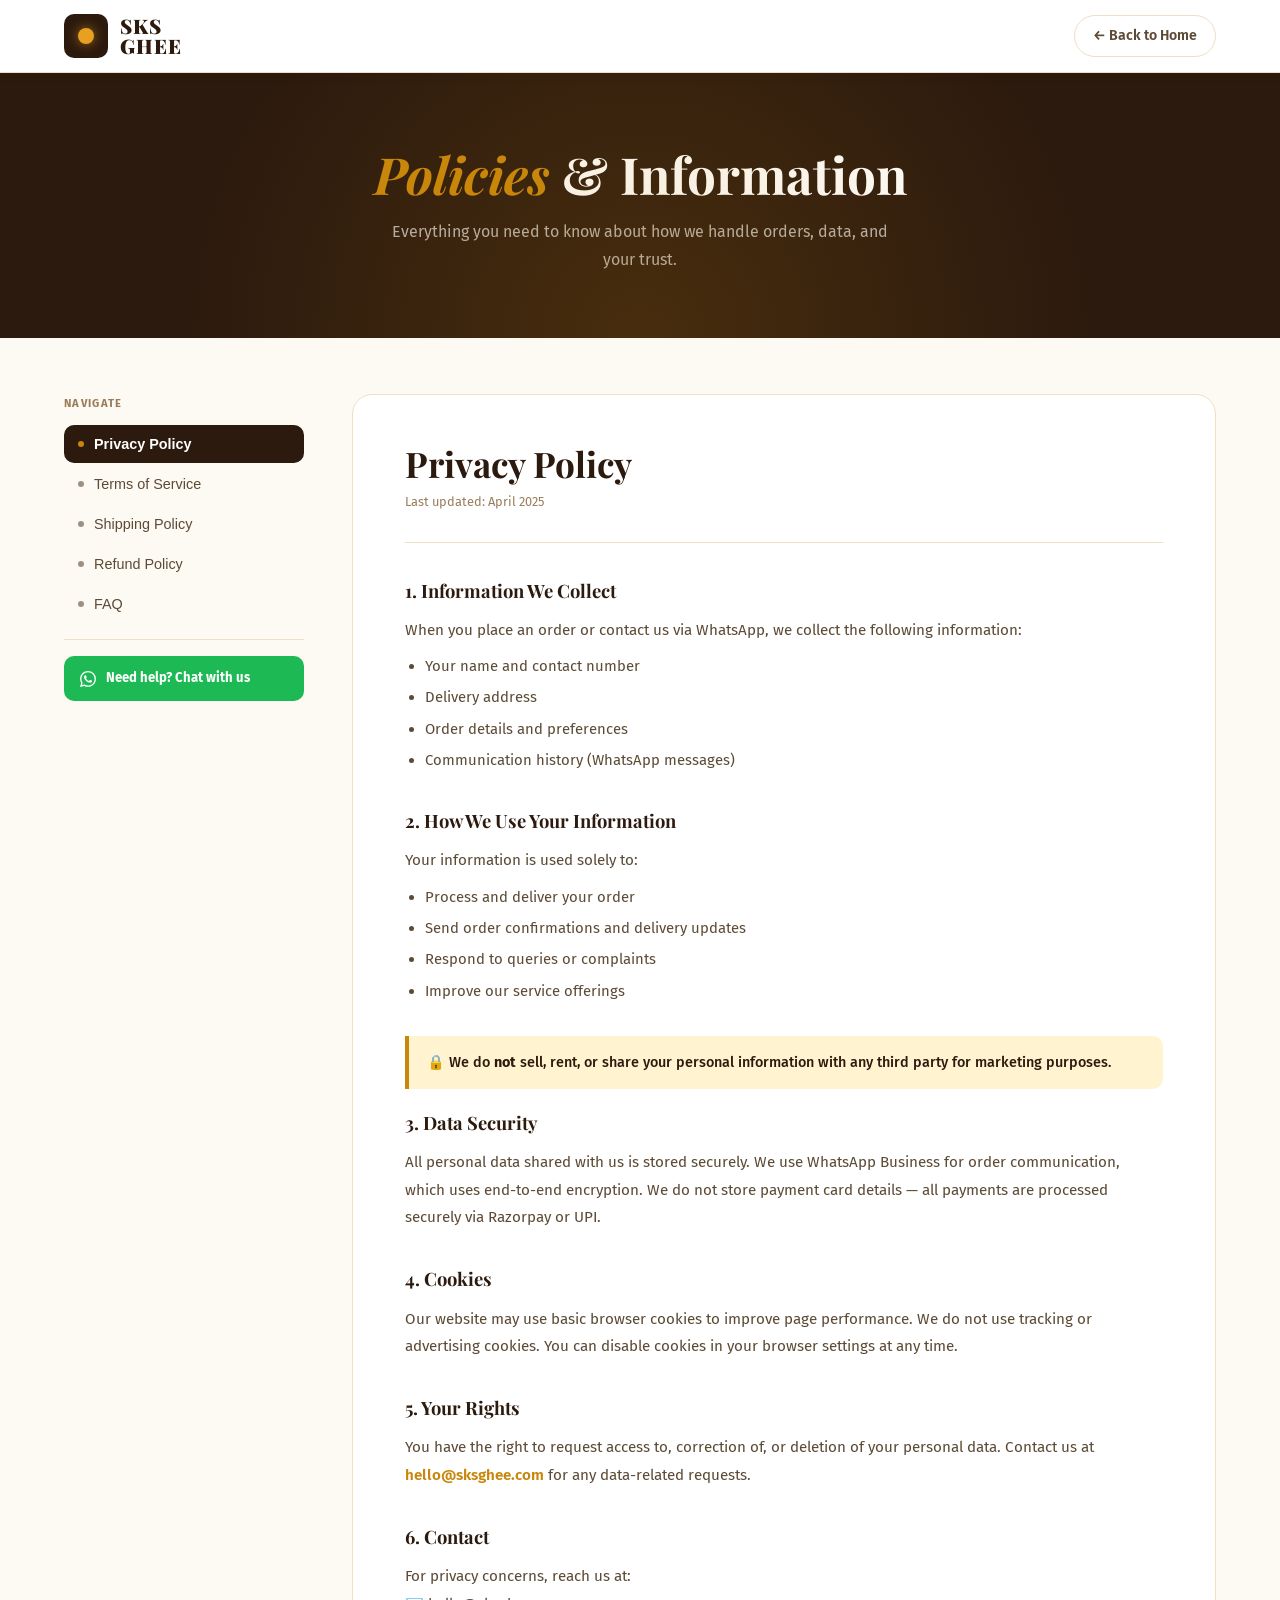
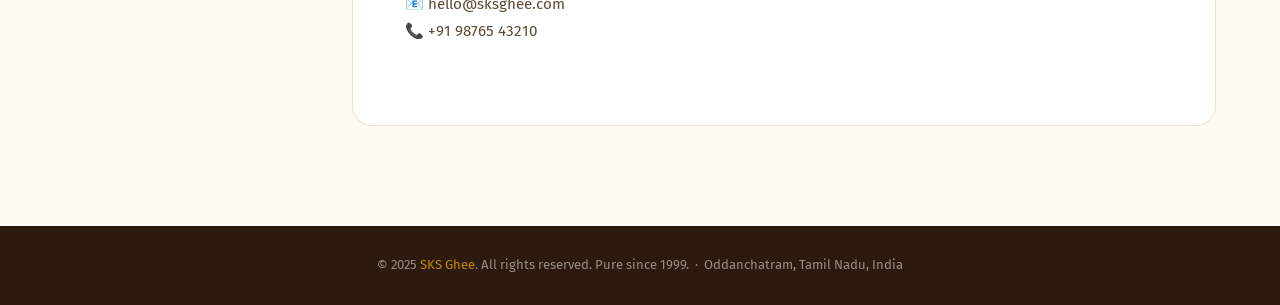
==== policies.html @ 4226e0fd "Finalized mobile responsiveness and added policies page" ====
<!DOCTYPE html>
<html lang="en">

<head>
  <meta charset="UTF-8" />
  <meta name="viewport" content="width=device-width, initial-scale=1.0" />
  <title>Policies & FAQ – SKS GHEE | Pure Desi Cow A2 Ghee</title>
  <meta name="description"
    content="Read SKS GHEE's Privacy Policy, Terms of Service, Shipping Policy, Refund Policy and FAQ. We're committed to transparency and your satisfaction." />
  <link rel="preconnect" href="https://fonts.googleapis.com" />
  <link rel="preconnect" href="https://fonts.gstatic.com" crossorigin />
  <link
    href="https://fonts.googleapis.com/css2?family=Fira+Sans:ital,wght@0,300;0,400;0,500;0,600;0,700;1,400&family=Playfair+Display:ital,wght@0,400;0,700;0,900;1,400&display=swap"
    rel="stylesheet" />
  <style>
    /* ── Tokens ───────────────────────────────────────── */
    :root {
      --gold: #C8860A;
      --gold-pale: #FFF3D0;
      --brown: #5C3D1E;
      --dark: #2C1A0E;
      --cream: #FDFAF4;
      --cream-mid: #F5EDD8;
      --white: #FFFFFF;
      --text-dark: #2C1A0E;
      --text-mid: #5C4A35;
      --text-light: #9A7C5A;
      --border: #EDE0C4;
      --font-serif: 'Playfair Display', serif;
      --font-sans: 'Fira Sans', sans-serif;
    }

    *,
    *::before,
    *::after {
      box-sizing: border-box;
      margin: 0;
      padding: 0;
    }

    html {
      scroll-behavior: smooth;
      font-size: 16px;
    }

    body {
      font-family: var(--font-sans);
      background: var(--cream);
      color: var(--text-dark);
      line-height: 1.75;
    }

    a {
      text-decoration: none;
      color: inherit;
      transition: color .2s;
    }

    ul {
      list-style: none;
    }

    /* ── Navbar ───────────────────────────────────────── */
    .navbar {
      background: #fff;
      border-bottom: 1px solid var(--border);
      padding: 14px 0;
      position: sticky;
      top: 0;
      z-index: 100;
      box-shadow: 0 2px 12px rgba(44, 26, 14, .05);
    }

    .nav-inner {
      max-width: 1200px;
      margin: 0 auto;
      padding: 0 24px;
      display: flex;
      align-items: center;
      justify-content: space-between;
    }

    .nav-brand {
      display: flex;
      align-items: center;
      gap: 12px;
    }

    .nav-logo-box {
      width: 44px;
      height: 44px;
      background: var(--dark);
      border-radius: 10px;
      display: flex;
      align-items: center;
      justify-content: center;
    }

    .nav-logo-dot {
      width: 16px;
      height: 16px;
      background: #E8A020;
      border-radius: 50%;
      box-shadow: 0 0 12px rgba(232, 160, 32, .6);
    }

    .nav-brand-name {
      display: flex;
      flex-direction: column;
      line-height: 1;
    }

    .nav-brand-name span {
      font-family: var(--font-serif);
      font-size: 1.25rem;
      font-weight: 900;
      color: var(--dark);
      letter-spacing: .05em;
    }

    .nav-back {
      display: inline-flex;
      align-items: center;
      gap: 8px;
      font-size: .88rem;
      font-weight: 600;
      color: var(--text-mid);
      border: 1px solid var(--border);
      padding: 8px 18px;
      border-radius: 100px;
      transition: all .25s;
    }

    .nav-back:hover {
      background: var(--dark);
      color: #fff;
      border-color: var(--dark);
    }

    /* ── Hero Banner ──────────────────────────────────── */
    .page-hero {
      background: var(--dark);
      padding: 72px 24px 64px;
      text-align: center;
      position: relative;
      overflow: hidden;
    }

    .page-hero::before {
      content: '';
      position: absolute;
      inset: 0;
      background: radial-gradient(circle at 50% 100%, rgba(200, 134, 10, .18) 0%, transparent 65%);
      pointer-events: none;
    }

    .page-hero-eyebrow {
      display: inline-block;
      font-size: .72rem;
      font-weight: 700;
      letter-spacing: .15em;
      text-transform: uppercase;
      color: var(--gold);
      background: rgba(200, 134, 10, .12);
      border: 1px solid rgba(200, 134, 10, .3);
      padding: 5px 16px;
      border-radius: 100px;
      margin-bottom: 18px;
    }

    .page-hero h1 {
      font-family: var(--font-serif);
      font-size: clamp(2.2rem, 5vw, 3.2rem);
      font-weight: 700;
      color: #fff;
      line-height: 1.15;
      margin-bottom: 14px;
    }

    .page-hero h1 em {
      color: var(--gold);
      font-style: italic;
    }

    .page-hero p {
      font-size: 1rem;
      color: rgba(255, 255, 255, .65);
      max-width: 520px;
      margin: 0 auto;
    }

    /* ── Layout ───────────────────────────────────────── */
    .layout {
      max-width: 1200px;
      margin: 0 auto;
      padding: 56px 24px 100px;
      display: grid;
      grid-template-columns: 240px 1fr;
      gap: 48px;
      align-items: start;
    }

    /* ── Sidebar ──────────────────────────────────────── */
    .sidebar {
      position: sticky;
      top: 88px;
    }

    .sidebar-label {
      font-size: .7rem;
      font-weight: 700;
      letter-spacing: .12em;
      text-transform: uppercase;
      color: var(--text-light);
      margin-bottom: 12px;
    }

    .sidebar-nav {
      display: flex;
      flex-direction: column;
      gap: 2px;
    }

    .sidebar-link {
      display: flex;
      align-items: center;
      gap: 10px;
      padding: 11px 14px;
      border-radius: 10px;
      font-size: .9rem;
      font-weight: 500;
      color: var(--text-mid);
      transition: all .2s;
      cursor: pointer;
      border: none;
      background: transparent;
      width: 100%;
      text-align: left;
    }

    .sidebar-link:hover {
      background: var(--gold-pale);
      color: var(--dark);
    }

    .sidebar-link.active {
      background: var(--dark);
      color: #fff;
      font-weight: 600;
    }

    .sidebar-link .link-dot {
      width: 6px;
      height: 6px;
      border-radius: 50%;
      background: currentColor;
      flex-shrink: 0;
      opacity: .6;
    }

    .sidebar-link.active .link-dot {
      background: var(--gold);
      opacity: 1;
    }

    .sidebar-divider {
      height: 1px;
      background: var(--border);
      margin: 16px 0;
    }

    .sidebar-wa {
      display: flex;
      align-items: center;
      gap: 10px;
      background: #1DB954;
      color: #fff;
      font-size: .82rem;
      font-weight: 700;
      padding: 11px 16px;
      border-radius: 10px;
      margin-top: 8px;
      transition: background .2s;
    }

    .sidebar-wa:hover {
      background: #17A347;
      color: #fff;
    }

    /* ── Content Panels ───────────────────────────────── */
    .content-area {
      min-width: 0;
    }

    .policy-panel {
      display: none;
      animation: fadeUp .4s ease;
    }

    .policy-panel.active {
      display: block;
    }

    @keyframes fadeUp {
      from {
        opacity: 0;
        transform: translateY(16px);
      }

      to {
        opacity: 1;
        transform: translateY(0);
      }
    }

    .policy-card {
      background: #fff;
      border: 1.5px solid var(--border);
      border-radius: 20px;
      padding: 48px 52px;
    }

    .policy-eyebrow {
      display: inline-block;
      font-size: .68rem;
      font-weight: 700;
      letter-spacing: .12em;
      text-transform: uppercase;
      color: var(--gold);
      background: var(--gold-pale);
      border: 1px solid rgba(200, 134, 10, .25);
      padding: 4px 12px;
      border-radius: 100px;
      margin-bottom: 16px;
    }

    .policy-title {
      font-family: var(--font-serif);
      font-size: clamp(1.6rem, 3vw, 2.2rem);
      font-weight: 700;
      color: var(--dark);
      margin-bottom: 6px;
      line-height: 1.2;
    }

    .policy-updated {
      font-size: .8rem;
      color: var(--text-light);
      margin-bottom: 32px;
      padding-bottom: 28px;
      border-bottom: 1px solid var(--border);
    }

    .policy-section {
      margin-bottom: 32px;
    }

    .policy-section h2 {
      font-family: var(--font-serif);
      font-size: 1.15rem;
      font-weight: 700;
      color: var(--dark);
      margin-bottom: 10px;
    }

    .policy-section p {
      font-size: .95rem;
      color: var(--text-mid);
      margin-bottom: 10px;
      line-height: 1.8;
    }

    .policy-section ul {
      list-style: disc;
      padding-left: 20px;
      display: flex;
      flex-direction: column;
      gap: 6px;
    }

    .policy-section ul li {
      font-size: .93rem;
      color: var(--text-mid);
      line-height: 1.7;
    }

    .policy-highlight {
      background: var(--gold-pale);
      border-left: 4px solid var(--gold);
      border-radius: 0 10px 10px 0;
      padding: 14px 18px;
      font-size: .9rem;
      color: var(--dark);
      font-weight: 500;
      margin: 18px 0;
    }

    /* ── FAQ Accordion ────────────────────────────────── */
    .faq-item {
      border: 1.5px solid var(--border);
      border-radius: 12px;
      margin-bottom: 10px;
      overflow: hidden;
      transition: border-color .2s;
    }

    .faq-item.open {
      border-color: var(--gold);
    }

    .faq-question {
      width: 100%;
      display: flex;
      align-items: center;
      justify-content: space-between;
      gap: 16px;
      padding: 18px 20px;
      background: none;
      border: none;
      cursor: pointer;
      font-family: var(--font-sans);
      font-size: .95rem;
      font-weight: 600;
      color: var(--dark);
      text-align: left;
    }

    .faq-question:hover {
      background: var(--gold-pale);
    }

    .faq-item.open .faq-question {
      background: var(--gold-pale);
    }

    .faq-icon {
      width: 24px;
      height: 24px;
      border-radius: 50%;
      background: var(--border);
      display: flex;
      align-items: center;
      justify-content: center;
      flex-shrink: 0;
      font-size: 1rem;
      font-weight: 700;
      color: var(--dark);
      transition: all .3s;
    }

    .faq-item.open .faq-icon {
      background: var(--gold);
      color: #fff;
      transform: rotate(45deg);
    }

    .faq-answer {
      max-height: 0;
      overflow: hidden;
      transition: max-height .35s ease, padding .3s ease;
      padding: 0 20px;
      font-size: .92rem;
      color: var(--text-mid);
      line-height: 1.75;
    }

    .faq-item.open .faq-answer {
      max-height: 400px;
      padding: 0 20px 18px;
    }

    /* ── Shipping Table ───────────────────────────────── */
    .shipping-table {
      width: 100%;
      border-collapse: collapse;
      margin: 16px 0;
      font-size: .9rem;
    }

    .shipping-table th {
      background: var(--dark);
      color: #fff;
      padding: 12px 16px;
      text-align: left;
      font-weight: 600;
    }

    .shipping-table th:first-child {
      border-radius: 8px 0 0 0;
    }

    .shipping-table th:last-child {
      border-radius: 0 8px 0 0;
    }

    .shipping-table td {
      padding: 12px 16px;
      border-bottom: 1px solid var(--border);
      color: var(--text-mid);
    }

    .shipping-table tr:last-child td {
      border-bottom: none;
    }

    .shipping-table tr:nth-child(even) td {
      background: #FAF6ED;
    }

    .badge-free {
      display: inline-block;
      background: #D4EDDA;
      color: #16703A;
      font-size: .72rem;
      font-weight: 700;
      padding: 3px 10px;
      border-radius: 100px;
    }

    /* ── Footer Strip ─────────────────────────────────── */
    .page-footer {
      background: var(--dark);
      padding: 28px 24px;
      text-align: center;
      font-size: .82rem;
      color: rgba(255, 255, 255, .5);
    }

    .page-footer a {
      color: var(--gold);
    }

    /* ── Responsive ───────────────────────────────────── */
    @media (max-width: 860px) {
      .layout {
        grid-template-columns: 1fr;
        gap: 0;
      }

      .sidebar {
        position: static;
      }

      .sidebar-nav {
        flex-direction: row;
        flex-wrap: wrap;
        gap: 6px;
      }

      .sidebar-link {
        padding: 8px 14px;
        font-size: .82rem;
      }

      .policy-card {
        padding: 28px 20px;
      }
    }
  </style>
</head>

<body>

  <!-- ── Navbar ── -->
  <nav class="navbar">
    <div class="nav-inner">
      <a href="index.html" class="nav-brand">
        <div class="nav-logo-box">
          <div class="nav-logo-dot"></div>
        </div>
        <div class="nav-brand-name">
          <span>SKS</span>
          <span>GHEE</span>
        </div>
      </a>
      <a href="index.html" class="nav-back">
        ← Back to Home
      </a>
    </div>
  </nav>

  <!-- ── Hero ── -->
  <div class="page-hero">
    <h1><em>Policies</em> &amp; Information</h1>
    <p>Everything you need to know about how we handle orders, data, and your trust.</p>
  </div>

  <!-- ── Main Layout ── -->
  <div class="layout">

    <!-- Sidebar -->
    <aside class="sidebar">
      <p class="sidebar-label">Navigate</p>
      <nav class="sidebar-nav">
        <button class="sidebar-link active" onclick="showPanel('privacy', this)">
          <span class="link-dot"></span> Privacy Policy
        </button>
        <button class="sidebar-link" onclick="showPanel('terms', this)">
          <span class="link-dot"></span> Terms of Service
        </button>
        <button class="sidebar-link" onclick="showPanel('shipping', this)">
          <span class="link-dot"></span> Shipping Policy
        </button>
        <button class="sidebar-link" onclick="showPanel('refund', this)">
          <span class="link-dot"></span> Refund Policy
        </button>
        <button class="sidebar-link" onclick="showPanel('faq', this)">
          <span class="link-dot"></span> FAQ
        </button>
      </nav>
      <div class="sidebar-divider"></div>
      <a href="https://wa.me/919999999999?text=Hi%2C%20I%20have%20a%20question%20about%20my%20order" class="sidebar-wa"
        target="_blank" rel="noopener">
        <svg width="16" height="16" viewBox="0 0 24 24" fill="currentColor">
          <path
            d="M17.472 14.382c-.297-.149-1.758-.867-2.03-.967-.273-.099-.471-.148-.67.15-.197.297-.767.966-.94 1.164-.173.199-.347.223-.644.075-.297-.15-1.255-.463-2.39-1.475-.883-.788-1.48-1.761-1.653-2.059-.173-.297-.018-.458.13-.606.134-.133.298-.347.446-.52.149-.174.198-.298.298-.497.099-.198.05-.371-.025-.52-.075-.149-.669-1.612-.916-2.207-.242-.579-.487-.5-.669-.51-.173-.008-.371-.01-.57-.01-.198 0-.52.074-.792.372-.272.297-1.04 1.016-1.04 2.479 0 1.462 1.065 2.875 1.213 3.074.149.198 2.096 3.2 5.077 4.487.709.306 1.262.489 1.694.625.712.227 1.36.195 1.871.118.571-.085 1.758-.719 2.006-1.413.248-.694.248-1.289.173-1.413-.074-.124-.272-.198-.57-.347m-5.421 7.403h-.004a9.87 9.87 0 01-5.031-1.378l-.361-.214-3.741.982.998-3.648-.235-.374a9.86 9.86 0 01-1.51-5.26c.001-5.45 4.436-9.884 9.888-9.884 2.64 0 5.122 1.03 6.988 2.898a9.825 9.825 0 012.893 6.994c-.003 5.45-4.437 9.884-9.885 9.884m8.413-18.297A11.815 11.815 0 0012.05 0C5.495 0 .16 5.335.157 11.892c0 2.096.547 4.142 1.588 5.945L.057 24l6.305-1.654a11.882 11.882 0 005.683 1.448h.005c6.554 0 11.89-5.335 11.893-11.893a11.821 11.821 0 00-3.48-8.413z" />
        </svg>
        Need help? Chat with us
      </a>
    </aside>

    <!-- Content -->
    <main class="content-area">

      <!-- ── Privacy Policy ── -->
      <div id="panel-privacy" class="policy-panel active">
        <div class="policy-card">
          <h1 class="policy-title">Privacy Policy</h1>
          <p class="policy-updated">Last updated: April 2025</p>

          <div class="policy-section">
            <h2>1. Information We Collect</h2>
            <p>When you place an order or contact us via WhatsApp, we collect the following information:</p>
            <ul>
              <li>Your name and contact number</li>
              <li>Delivery address</li>
              <li>Order details and preferences</li>
              <li>Communication history (WhatsApp messages)</li>
            </ul>
          </div>

          <div class="policy-section">
            <h2>2. How We Use Your Information</h2>
            <p>Your information is used solely to:</p>
            <ul>
              <li>Process and deliver your order</li>
              <li>Send order confirmations and delivery updates</li>
              <li>Respond to queries or complaints</li>
              <li>Improve our service offerings</li>
            </ul>
          </div>

          <div class="policy-highlight">
            🔒 We do <strong>not</strong> sell, rent, or share your personal information with any third party for
            marketing purposes.
          </div>

          <div class="policy-section">
            <h2>3. Data Security</h2>
            <p>All personal data shared with us is stored securely. We use WhatsApp Business for order communication,
              which uses end-to-end encryption. We do not store payment card details — all payments are processed
              securely via Razorpay or UPI.</p>
          </div>

          <div class="policy-section">
            <h2>4. Cookies</h2>
            <p>Our website may use basic browser cookies to improve page performance. We do not use tracking or
              advertising cookies. You can disable cookies in your browser settings at any time.</p>
          </div>

          <div class="policy-section">
            <h2>5. Your Rights</h2>
            <p>You have the right to request access to, correction of, or deletion of your personal data. Contact us at
              <a href="mailto:hello@sksghee.com" style="color: var(--gold); font-weight: 600;">hello@sksghee.com</a> for
              any data-related requests.
            </p>
          </div>

          <div class="policy-section">
            <h2>6. Contact</h2>
            <p>For privacy concerns, reach us at:<br>
              📧 hello@sksghee.com<br>
              📞 +91 98765 43210
            </p>
          </div>
        </div>
      </div>

      <!-- ── Terms of Service ── -->
      <div id="panel-terms" class="policy-panel">
        <div class="policy-card">
          <h1 class="policy-title">Terms of Service</h1>
          <p class="policy-updated">Last updated: April 2025</p>

          <div class="policy-section">
            <h2>1. Acceptance of Terms</h2>
            <p>By placing an order with SKS GHEE (referred to as "we", "us", or "our"), you agree to these Terms of
              Service. If you do not agree, please do not proceed with your order.</p>
          </div>

          <div class="policy-section">
            <h2>2. Products</h2>
            <p>All products sold are 100% pure, handcrafted A2 Desi Cow Ghee. We make every effort to ensure accurate
              product descriptions, images, and pricing. Slight variations in colour or texture may occur naturally due
              to batch differences — these do not indicate any defect.</p>
          </div>

          <div class="policy-section">
            <h2>3. Ordering</h2>
            <p>Orders can be placed via:</p>
            <ul>
              <li>WhatsApp: +91 98765 43210</li>
              <li>Email: hello@sksghee.com</li>
            </ul>
            <p>We will confirm your order via WhatsApp or phone. Orders are subject to product availability.</p>
          </div>

          <div class="policy-section">
            <h2>4. Pricing</h2>
            <p>All prices are listed in Indian Rupees (₹) and are inclusive of applicable taxes. Prices are subject to
              change without notice. The price at the time of order confirmation will be honoured.</p>
          </div>

          <div class="policy-highlight">
            📦 Order confirmation is sent only after full payment is received. We do not dispatch on credit.
          </div>

          <div class="policy-section">
            <h2>5. Intellectual Property</h2>
            <p>All content on this website — including text, images, brand name, and logo — belongs to SKS GHEE.
              Reproduction without written consent is prohibited.</p>
          </div>

          <div class="policy-section">
            <h2>6. Limitation of Liability</h2>
            <p>SKS GHEE is not liable for delays caused by courier partners, natural disasters, or circumstances beyond
              our control. Our liability is limited to the order value in all cases.</p>
          </div>

          <div class="policy-section">
            <h2>7. Governing Law</h2>
            <p>These terms are governed by the laws of India. Any disputes shall be subject to the jurisdiction of
              courts in Tamil Nadu, India.</p>
          </div>
        </div>
      </div>

      <!-- ── Shipping Policy ── -->
      <div id="panel-shipping" class="policy-panel">
        <div class="policy-card">
          <h1 class="policy-title">Shipping Policy</h1>
          <p class="policy-updated">Last updated: April 2025</p>

          <div class="policy-section">
            <h2>Delivery Timelines</h2>
            <table class="shipping-table">
              <thead>
                <tr>
                  <th>Zone</th>
                  <th>Estimated Delivery</th>
                  <th>Shipping Charge</th>
                </tr>
              </thead>
              <tbody>
                <tr>
                  <td>Tamil Nadu (Local)</td>
                  <td>1–2 business days</td>
                  <td><span class="badge-free">FREE above ₹499</span></td>
                </tr>
                <tr>
                  <td>South India</td>
                  <td>2–4 business days</td>
                  <td>₹60 flat rate</td>
                </tr>
                <tr>
                  <td>Rest of India</td>
                  <td>4–7 business days</td>
                  <td>₹100 flat rate</td>
                </tr>
                <tr>
                  <td>Bulk / 15L orders</td>
                  <td>Negotiated separately</td>
                  <td>Contact us</td>
                </tr>
              </tbody>
            </table>
          </div>

          <div class="policy-highlight">
            🎉 <strong>Free delivery</strong> on all orders above ₹499. Use code <strong>PURE25</strong> for 25% off
            your first order!
          </div>

          <div class="policy-section">
            <h2>Order Processing</h2>
            <p>Orders are processed within 24 hours of payment confirmation (Monday–Saturday). Orders placed on Sundays
              or public holidays will be dispatched the next business day.</p>
          </div>

          <div class="policy-section">
            <h2>Tracking</h2>
            <p>Once dispatched, you will receive a tracking link on WhatsApp. For real-time support, contact us at +91
              98765 43210.</p>
          </div>

          <div class="policy-section">
            <h2>Packaging</h2>
            <p>All orders are packed securely to prevent leakage or breakage during transit. Ghee jars are wrapped with
              bubble cushioning and sealed in tamper-proof packaging.</p>
          </div>

          <div class="policy-section">
            <h2>Failed Delivery</h2>
            <p>If a delivery attempt fails due to an incorrect address or unavailability, the courier will re-attempt
              once. After 2 failed attempts, the order may be returned to us. Re-dispatch will incur an additional
              shipping charge.</p>
          </div>
        </div>
      </div>

      <!-- ── Refund Policy ── -->
      <div id="panel-refund" class="policy-panel">
        <div class="policy-card">
          <h1 class="policy-title">Refund &amp; Return Policy</h1>
          <p class="policy-updated">Last updated: April 2025</p>

          <div class="policy-highlight">
            ❤️ Your satisfaction is our priority. If you're unhappy for any reason, <strong>please contact us within 48
              hours</strong> of receiving your order.
          </div>

          <div class="policy-section">
            <h2>Eligible for Refund / Replacement</h2>
            <ul>
              <li>Product received is damaged, cracked, or leaking</li>
              <li>Wrong product delivered (different size or variant)</li>
              <li>Product shows signs of tampering or seal breakage</li>
              <li>Significant quality concerns (backed by a photo)</li>
            </ul>
          </div>

          <div class="policy-section">
            <h2>Not Eligible for Refund</h2>
            <ul>
              <li>Change of mind after delivery</li>
              <li>Dislike of natural aroma or texture (these vary by batch)</li>
              <li>Claims made after 48 hours of delivery</li>
              <li>Products that have been significantly used</li>
            </ul>
          </div>

          <div class="policy-section">
            <h2>How to Raise a Claim</h2>
            <p>To initiate a refund or replacement:</p>
            <ul>
              <li>WhatsApp us at +91 98765 43210 with your order details</li>
              <li>Attach a clear photo of the issue</li>
              <li>Our team will respond within 24 hours</li>
            </ul>
          </div>

          <div class="policy-section">
            <h2>Refund Timeline</h2>
            <p>Once approved, refunds are processed within <strong>5–7 business days</strong> to your original payment
              method. Replacement orders are dispatched within 2 business days of approval.</p>
          </div>

          <div class="policy-section">
            <h2>Return of Products</h2>
            <p>For damaged or wrong items, we will arrange a reverse pickup at no cost to you. Please do not discard the
              original packaging until the claim is resolved.</p>
          </div>
        </div>
      </div>

      <!-- ── FAQ ── -->
      <div id="panel-faq" class="policy-panel">
        <div class="policy-card">
          <h1 class="policy-title">Frequently Asked Questions</h1>
          <p class="policy-updated">Can't find your answer? <a href="https://wa.me/919999999999" target="_blank"
              style="color:var(--gold);font-weight:600;">Message us on WhatsApp →</a></p>

          <div style="margin-top: 8px;">

            <div class="faq-item" id="faq-1">
              <button class="faq-question" onclick="toggleFaq('faq-1')">
                What makes SKS GHEE different from other ghee brands?
                <span class="faq-icon">+</span>
              </button>
              <div class="faq-answer">
                SKS GHEE is crafted using the ancient <strong>Bilona method</strong> — where A2 milk from pasture-raised
                Gir cows is curd-set, hand-churned into butter, and then slow-cooked into ghee. No shortcuts, no
                blending, no additives. The result is a rich, danedar (grainy) texture that's the gold standard of pure
                ghee.
              </div>
            </div>

            <div class="faq-item" id="faq-2">
              <button class="faq-question" onclick="toggleFaq('faq-2')">
                Is the ghee suitable for lactose intolerant individuals?
                <span class="faq-icon">+</span>
              </button>
              <div class="faq-answer">
                Yes! The slow-cooking process removes nearly all milk solids (casein and lactose) from the ghee. Most
                lactose-intolerant individuals can consume pure A2 ghee without discomfort. However, if you have a
                severe dairy allergy, please consult your doctor first.
              </div>
            </div>

            <div class="faq-item" id="faq-3">
              <button class="faq-question" onclick="toggleFaq('faq-3')">
                How do I know if the ghee is genuine A2?
                <span class="faq-icon">+</span>
              </button>
              <div class="faq-answer">
                Look for the natural <strong>danedar (grainy) texture</strong> — only genuine Bilona-method ghee made
                from pure A2 milk develops this characteristic. Our ghee is golden-yellow in colour with a rich, nutty
                aroma. We maintain full traceability from our dairy herd to your jar.
              </div>
            </div>

            <div class="faq-item" id="faq-4">
              <button class="faq-question" onclick="toggleFaq('faq-4')">
                What is the shelf life and how should I store the ghee?
                <span class="faq-icon">+</span>
              </button>
              <div class="faq-answer">
                Our ghee has a shelf life of <strong>12 months</strong> from the date of manufacture. Store in a cool,
                dry place away from direct sunlight. There is no need to refrigerate — ghee is naturally shelf-stable.
                Always use a dry, clean spoon to serve.
              </div>
            </div>

            <div class="faq-item" id="faq-5">
              <button class="faq-question" onclick="toggleFaq('faq-5')">
                How do I place an order?
                <span class="faq-icon">+</span>
              </button>
              <div class="faq-answer">
                The easiest way is via <strong>WhatsApp</strong> — click any "Order on WhatsApp" button on our website.
                Simply send us your size, quantity, and delivery address. We'll confirm your order and share payment
                details within minutes.
              </div>
            </div>

            <div class="faq-item" id="faq-6">
              <button class="faq-question" onclick="toggleFaq('faq-6')">
                Do you offer bulk or wholesale pricing?
                <span class="faq-icon">+</span>
              </button>
              <div class="faq-answer">
                Yes! We offer special pricing for bulk orders of 5kg and above, as well as 15L tin orders for catering,
                restaurants, and religious institutions. Contact us at <strong>hello@sksghee.com</strong> or WhatsApp us
                for a custom quote.
              </div>
            </div>

            <div class="faq-item" id="faq-7">
              <button class="faq-question" onclick="toggleFaq('faq-7')">
                What payment methods do you accept?
                <span class="faq-icon">+</span>
              </button>
              <div class="faq-answer">
                We accept UPI (GPay, PhonePe, Paytm), bank transfers, and online payments via Razorpay. We do not accept
                cash on delivery for prepacked online orders, but local delivery in Oddanchatram area may allow COD —
                ask us on WhatsApp.
              </div>
            </div>

            <div class="faq-item" id="faq-8">
              <button class="faq-question" onclick="toggleFaq('faq-8')">
                My ghee looks solid / semi-solid. Is it still good?
                <span class="faq-icon">+</span>
              </button>
              <div class="faq-answer">
                Absolutely! Pure ghee naturally solidifies in cooler temperatures (below 23°C) and turns liquid in
                warmth. This phase change is a sign of purity, not spoilage. Simply warm the jar gently in warm water to
                bring it back to liquid form.
              </div>
            </div>

          </div>
        </div>
      </div>

    </main>
  </div>

  <!-- ── Footer ── -->
  <footer class="page-footer">
    <p>© 2025 <a href="index.html">SKS Ghee</a>. All rights reserved. Pure since 1999. &nbsp;·&nbsp; Oddanchatram, Tamil
      Nadu, India</p>
  </footer>

  <script>
    function showPanel(id, btn) {
      // Hide all panels
      document.querySelectorAll('.policy-panel').forEach(p => p.classList.remove('active'));
      // Remove active from all sidebar links
      document.querySelectorAll('.sidebar-link').forEach(l => l.classList.remove('active'));
      // Show target
      document.getElementById('panel-' + id).classList.add('active');
      btn.classList.add('active');
      // Scroll content into view on mobile
      document.querySelector('.content-area').scrollIntoView({ behavior: 'smooth', block: 'start' });
    }

    function toggleFaq(id) {
      const item = document.getElementById(id);
      const isOpen = item.classList.contains('open');
      // Close all
      document.querySelectorAll('.faq-item').forEach(i => i.classList.remove('open'));
      // Open clicked if it was closed
      if (!isOpen) item.classList.add('open');
    }

    // Open panel based on URL hash (e.g., policies.html#shipping)
    const hash = window.location.hash.replace('#', '');
    const validPanels = ['privacy', 'terms', 'shipping', 'refund', 'faq'];
    if (hash && validPanels.includes(hash)) {
      const btn = document.querySelector(`[onclick="showPanel('${hash}', this)"]`);
      if (btn) showPanel(hash, btn);
    }
  </script>

</body>

</html>
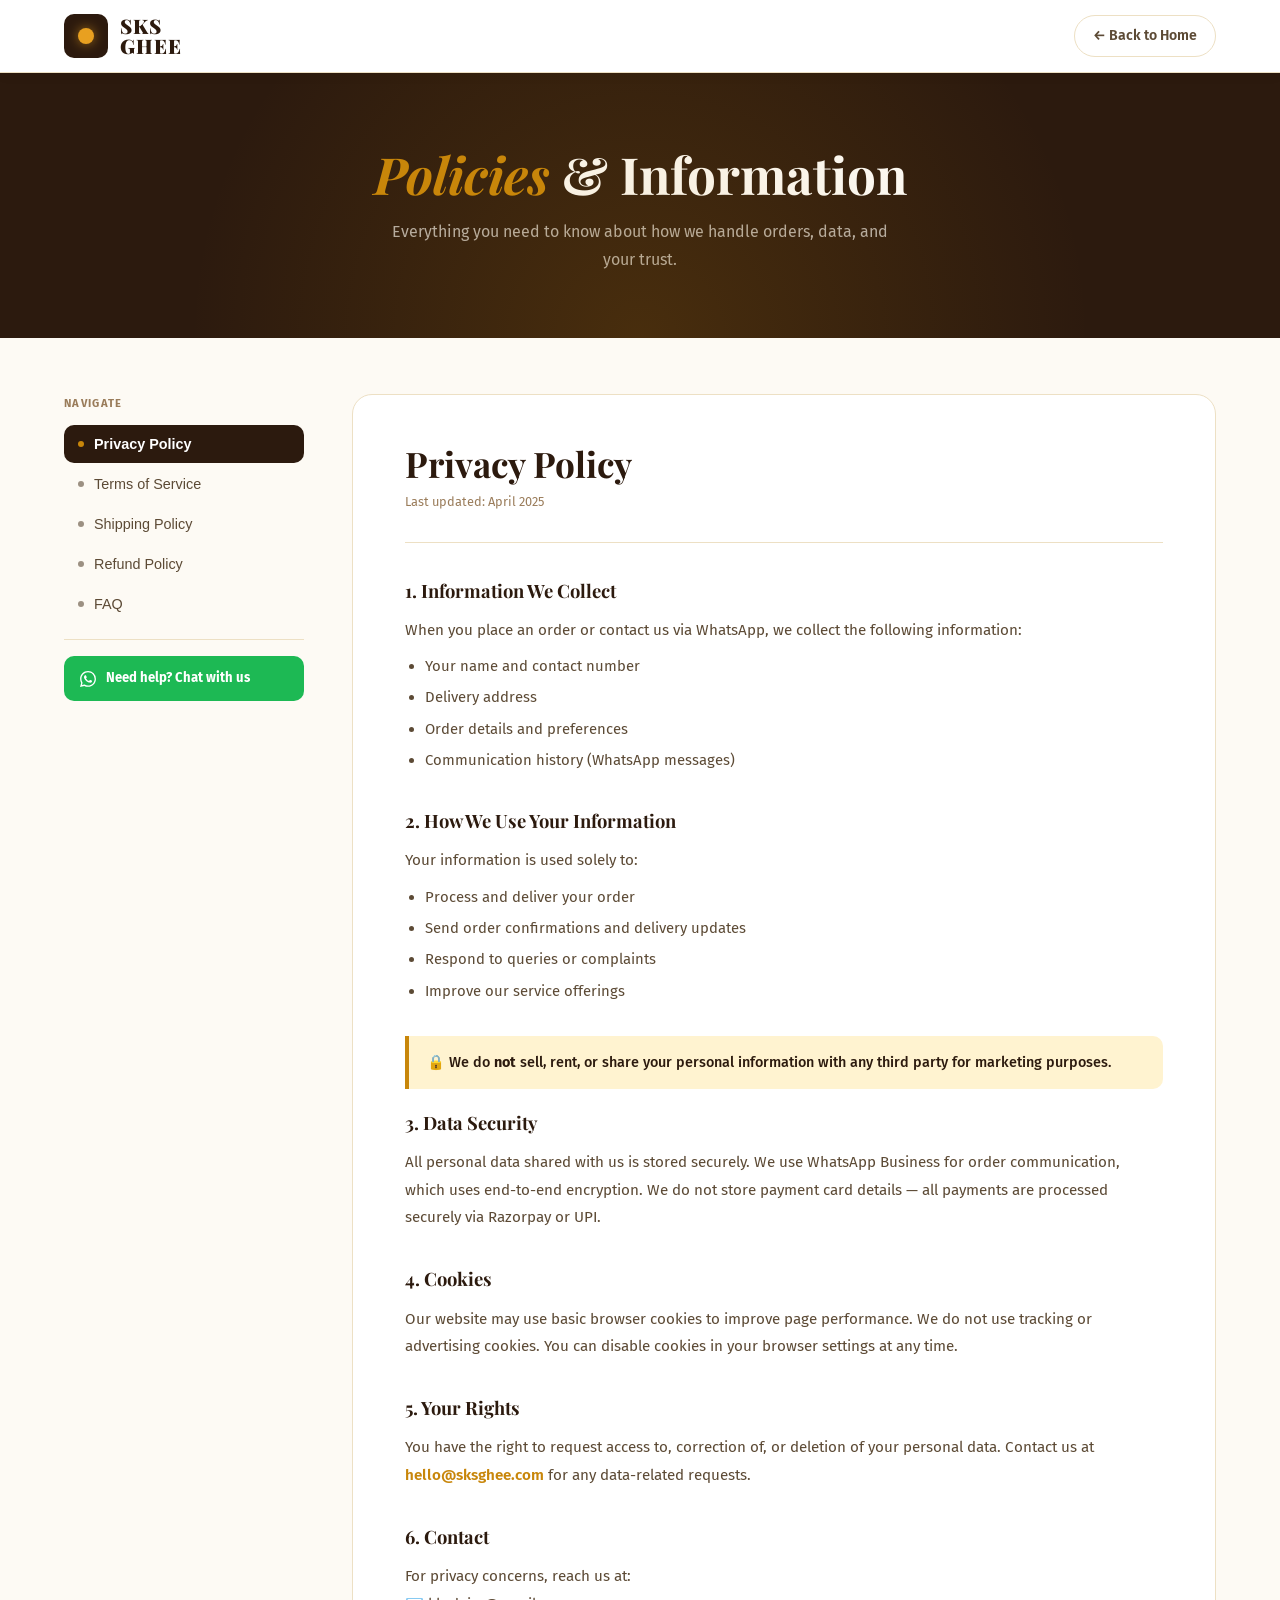
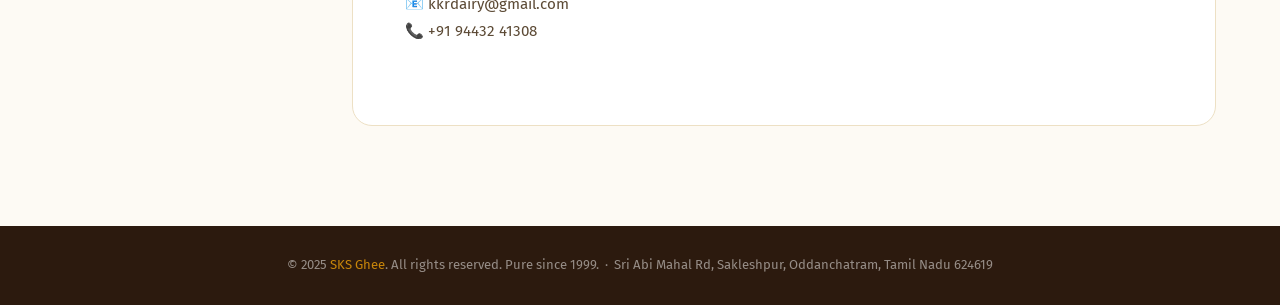
==== commit b8a0c97c: "Update contact info: new phone number, address, and email" ====
--- a/policies.html
+++ b/policies.html
@@ -610,7 +610,7 @@
         </button>
       </nav>
       <div class="sidebar-divider"></div>
-      <a href="https://wa.me/919999999999?text=Hi%2C%20I%20have%20a%20question%20about%20my%20order" class="sidebar-wa"
+      <a href="https://wa.me/919443241308?text=Hi%2C%20I%20have%20a%20question%20about%20my%20order" class="sidebar-wa"
         target="_blank" rel="noopener">
         <svg width="16" height="16" viewBox="0 0 24 24" fill="currentColor">
           <path
@@ -680,8 +680,8 @@
           <div class="policy-section">
             <h2>6. Contact</h2>
             <p>For privacy concerns, reach us at:<br>
-              📧 hello@sksghee.com<br>
-              📞 +91 98765 43210
+              📧 kkrdairy@gmail.com<br>
+              📞 +91 94432 41308
             </p>
           </div>
         </div>
@@ -710,8 +710,8 @@
             <h2>3. Ordering</h2>
             <p>Orders can be placed via:</p>
             <ul>
-              <li>WhatsApp: +91 98765 43210</li>
-              <li>Email: hello@sksghee.com</li>
+              <li>WhatsApp: +91 94432 41308</li>
+              <li>Email: kkrdairy@gmail.com</li>
             </ul>
             <p>We will confirm your order via WhatsApp or phone. Orders are subject to product availability.</p>
           </div>
@@ -801,7 +801,7 @@
           <div class="policy-section">
             <h2>Tracking</h2>
             <p>Once dispatched, you will receive a tracking link on WhatsApp. For real-time support, contact us at +91
-              98765 43210.</p>
+              94432 41308.</p>
           </div>
 
           <div class="policy-section">
@@ -854,7 +854,7 @@
             <h2>How to Raise a Claim</h2>
             <p>To initiate a refund or replacement:</p>
             <ul>
-              <li>WhatsApp us at +91 98765 43210 with your order details</li>
+              <li>WhatsApp us at +91 94432 41308 with your order details</li>
               <li>Attach a clear photo of the issue</li>
               <li>Our team will respond within 24 hours</li>
             </ul>
@@ -878,7 +878,7 @@
       <div id="panel-faq" class="policy-panel">
         <div class="policy-card">
           <h1 class="policy-title">Frequently Asked Questions</h1>
-          <p class="policy-updated">Can't find your answer? <a href="https://wa.me/919999999999" target="_blank"
+          <p class="policy-updated">Can't find your answer? <a href="https://wa.me/919443241308" target="_blank"
               style="color:var(--gold);font-weight:600;">Message us on WhatsApp →</a></p>
 
           <div style="margin-top: 8px;">
@@ -951,7 +951,7 @@
               </button>
               <div class="faq-answer">
                 Yes! We offer special pricing for bulk orders of 5kg and above, as well as 15L tin orders for catering,
-                restaurants, and religious institutions. Contact us at <strong>hello@sksghee.com</strong> or WhatsApp us
+                restaurants, and religious institutions. Contact us at <strong>kkrdairy@gmail.com</strong> or WhatsApp us
                 for a custom quote.
               </div>
             </div>
@@ -989,8 +989,7 @@
 
   <!-- ── Footer ── -->
   <footer class="page-footer">
-    <p>© 2025 <a href="index.html">SKS Ghee</a>. All rights reserved. Pure since 1999. &nbsp;·&nbsp; Oddanchatram, Tamil
-      Nadu, India</p>
+    <p>© 2025 <a href="index.html">SKS Ghee</a>. All rights reserved. Pure since 1999. &nbsp;·&nbsp; Sri Abi Mahal Rd, Sakleshpur, Oddanchatram, Tamil Nadu 624619</p>
   </footer>
 
   <script>
